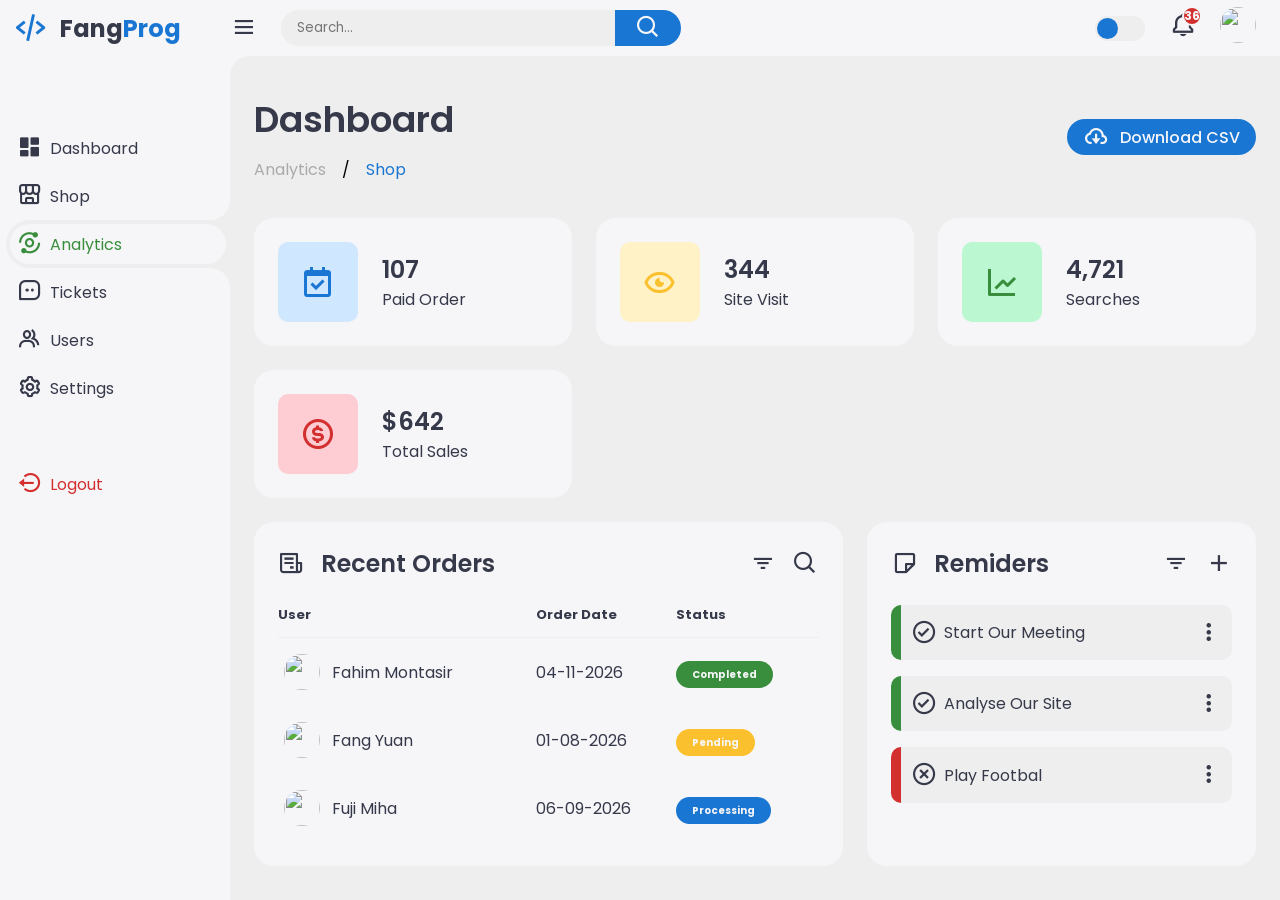
==== dashboard-design/dashboard-design-2/index.html @ c450a954 "sudo-apt-update-0002" ====
<!doctype html>
<html lang="en">
  <head>
    <meta charset="UTF-8" />
    <meta name="viewport" content="width=device-width, initial-scale=1.0" />
    <link
      href="https://unpkg.com/boxicons@2.1.4/css/boxicons.min.css"
      rel="stylesheet"
    />
    <link rel="stylesheet" href="style.css" />
    <title>Dashboard Design</title>
  </head>

  <body>
    <div class="sidebar">
      <a href="#" class="logo">
        <i class="bx bx-code-alt"></i>
        <div class="logo-name"><span>Fang</span>Prog</div>
      </a>
      <ul class="side-menu">
        <li>
          <a href="#"><i class="bx bxs-dashboard"></i>Dashboard</a>
        </li>
        <li>
          <a href="#"><i class="bx bx-store-alt"></i>Shop</a>
        </li>
        <li class="active">
          <a href="#"><i class="bx bx-analyse"></i>Analytics</a>
        </li>
        <li>
          <a href="#"><i class="bx bx-message-square-dots"></i>Tickets</a>
        </li>
        <li>
          <a href="#"><i class="bx bx-group"></i>Users</a>
        </li>
        <li>
          <a href="#"><i class="bx bx-cog"></i>Settings</a>
        </li>
      </ul>
      <ul class="side-menu">
        <li>
          <a href="#" class="logout">
            <i class="bx bx-log-out-circle"></i>
            Logout
          </a>
        </li>
      </ul>
    </div>

    <div class="content">
      <nav>
        <i class="bx bx-menu"></i>
        <form action="#">
          <div class="form-input">
            <input type="search" placeholder="Search..." />
            <button class="search-btn" type="submit">
              <i class="bx bx-search"></i>
            </button>
          </div>
        </form>
        <input type="checkbox" id="theme-toggle" hidden />
        <label for="theme-toggle" class="theme-toggle"></label>
        <a href="#" class="notif">
          <i class="bx bx-bell"></i>
          <span class="count">36</span>
        </a>
        <a href="#" class="profile">
          <img src="images/logo.png" />
        </a>
      </nav>

      <main>
        <div class="header">
          <div class="left">
            <h1>Dashboard</h1>
            <ul class="breadcrumb">
              <li><a href="#"> Analytics </a></li>
              /
              <li><a href="#" class="active">Shop</a></li>
            </ul>
          </div>
          <a href="#" class="report">
            <i class="bx bx-cloud-download"></i>
            <span>Download CSV</span>
          </a>
        </div>

        <ul class="insights">
          <li>
            <i class="bx bx-calendar-check"></i>
            <span class="info">
              <h3>107</h3>
              <p>Paid Order</p>
            </span>
          </li>
          <li>
            <i class="bx bx-show-alt"></i>
            <span class="info">
              <h3>344</h3>
              <p>Site Visit</p>
            </span>
          </li>
          <li>
            <i class="bx bx-line-chart"></i>
            <span class="info">
              <h3>4,721</h3>
              <p>Searches</p>
            </span>
          </li>
          <li>
            <i class="bx bx-dollar-circle"></i>
            <span class="info">
              <h3>$642</h3>
              <p>Total Sales</p>
            </span>
          </li>
        </ul>

        <div class="bottom-data">
          <div class="orders">
            <div class="header">
              <i class="bx bx-receipt"></i>
              <h3>Recent Orders</h3>
              <i class="bx bx-filter"></i>
              <i class="bx bx-search"></i>
            </div>
            <table>
              <thead>
                <tr>
                  <th>User</th>
                  <th>Order Date</th>
                  <th>Status</th>
                </tr>
              </thead>
              <tbody>
                <tr>
                  <td>
                    <img src="images/user-1.png" />
                    <p>Fahim Montasir</p>
                  </td>
                  <td>04-11-2026</td>
                  <td><span class="status completed">Completed</span></td>
                </tr>
                <tr>
                  <td>
                    <img src="images/user-2.jpg" />
                    <p>Fang Yuan</p>
                  </td>
                  <td>01-08-2026</td>
                  <td><span class="status pending">Pending</span></td>
                </tr>
                <tr>
                  <td>
                    <img src="images/user-3.jpg" />
                    <p>Fuji Miha</p>
                  </td>
                  <td>06-09-2026</td>
                  <td><span class="status process">Processing</span></td>
                </tr>
              </tbody>
            </table>
          </div>

          <div class="reminders">
            <div class="header">
              <i class="bx bx-note"></i>
              <h3>Remiders</h3>
              <i class="bx bx-filter"></i>
              <i class="bx bx-plus"></i>
            </div>
            <ul class="task-list">
              <li class="completed">
                <div class="task-title">
                  <i class="bx bx-check-circle"></i>
                  <p>Start Our Meeting</p>
                </div>
                <i class="bx bx-dots-vertical-rounded"></i>
              </li>
              <li class="completed">
                <div class="task-title">
                  <i class="bx bx-check-circle"></i>
                  <p>Analyse Our Site</p>
                </div>
                <i class="bx bx-dots-vertical-rounded"></i>
              </li>
              <li class="not-completed">
                <div class="task-title">
                  <i class="bx bx-x-circle"></i>
                  <p>Play Footbal</p>
                </div>
                <i class="bx bx-dots-vertical-rounded"></i>
              </li>
            </ul>
          </div>
        </div>
      </main>
    </div>

    <script src="index.js"></script>
  </body>
</html>
---- dashboard-design/dashboard-design-2/style.css ----
@import url("https://fonts.googleapis.com/css2?family=Poppins:wght@300;400;500;600;700;800&display=swap");

:root {
  --light: #f6f6f9;
  --primary: #1976d2;
  --light-primary: #cfe8ff;
  --grey: #eee;
  --dark-grey: #aaaaaa;
  --dark: #363949;
  --danger: #d32f2f;
  --light-danger: #fecdd3;
  --warning: #fbc02d;
  --light-warning: #fff2c6;
  --success: #388e3c;
  --light-success: #bbf7d0;
}

* {
  margin: 0;
  padding: 0;
  box-sizing: border-box;
  font-family: "Poppins", sans-serif;
}

.bx {
  font-size: 1.7rem;
}

a {
  text-decoration: none;
}

li {
  list-style: none;
}

html {
  overflow-x: hidden;
}

body.dark {
  --light: #181a1e;
  --grey: #25252c;
  --dark: #fbfbfb;
}

body {
  background: var(--grey);
  overflow-x: hidden;
}

.sidebar {
  position: fixed;
  top: 0;
  left: 0;
  background: var(--light);
  width: 230px;
  height: 100%;
  z-index: 2000;
  overflow-x: hidden;
  scrollbar-width: none;
  transition: all 0.3s ease;
}

.sidebar::-webkit-scrollbar {
  display: none;
}

.sidebar.close {
  width: 60px;
}

.sidebar .logo {
  font-size: 24px;
  font-weight: 700;
  height: 56px;
  display: flex;
  align-items: center;
  color: var(--primary);
  z-index: 500;
  padding-bottom: 20px;
  box-sizing: content-box;
}

.sidebar .logo .logo-name span {
  color: var(--dark);
}

.sidebar .logo .bx {
  min-width: 60px;
  display: flex;
  justify-content: center;
  font-size: 2.2rem;
}

.sidebar .side-menu {
  width: 100%;
  margin-top: 48px;
}

.sidebar .side-menu li {
  height: 48px;
  background: transparent;
  margin-left: 6px;
  border-radius: 48px 0 0 48px;
  padding: 4px;
}

.sidebar .side-menu li.active {
  background: var(--grey);
  position: relative;
}

.sidebar .side-menu li.active::before {
  content: "";
  position: absolute;
  width: 40px;
  height: 40px;
  border-radius: 50%;
  top: -40px;
  right: 0;
  box-shadow: 20px 20px 0 var(--grey);
  z-index: -1;
}

.sidebar .side-menu li.active::after {
  content: "";
  position: absolute;
  width: 40px;
  height: 40px;
  border-radius: 50%;
  bottom: -40px;
  right: 0;
  box-shadow: 20px -20px 0 var(--grey);
  z-index: -1;
}

.sidebar .side-menu li a {
  width: 100%;
  height: 100%;
  background: var(--light);
  display: flex;
  align-items: center;
  border-radius: 48px;
  font-size: 16px;
  color: var(--dark);
  white-space: nowrap;
  overflow-x: hidden;
  transition: all 0.3s ease;
}

.sidebar .side-menu li.active a {
  color: var(--success);
}

.sidebar.close .side-menu li a {
  width: calc(48px - (4px * 2));
  transition: all 0.3s ease;
}

.sidebar .side-menu li a .bx {
  min-width: calc(60px - ((4px + 6px) * 2));
  display: flex;
  font-size: 1.6rem;
  justify-content: center;
}

.sidebar .side-menu li a.logout {
  color: var(--danger);
}

.content {
  position: relative;
  width: calc(100% - 230px);
  left: 230px;
  transition: all 0.3s ease;
}

.sidebar.close ~ .content {
  width: calc(100% - 60px);
  left: 60px;
}

.content nav {
  height: 56px;
  background: var(--light);
  padding: 0 24px 0 0;
  display: flex;
  align-items: center;
  grid-gap: 24px;
  position: sticky;
  top: 0;
  left: 0;
  z-index: 1000;
}

.content nav::before {
  content: "";
  position: absolute;
  width: 40px;
  height: 40px;
  bottom: -40px;
  left: 0;
  border-radius: 50%;
  box-shadow: -20px -20px 0 var(--light);
}

.content nav a {
  color: var(--dark);
}

.content nav .bx.bx-menu {
  cursor: pointer;
  color: var(--dark);
}

.content nav form {
  max-width: 400px;
  width: 100%;
  margin-right: auto;
}

.content nav form .form-input {
  display: flex;
  align-items: center;
  height: 36px;
}

.content nav form .form-input input {
  flex-grow: 1;
  padding: 0 16px;
  height: 100%;
  border: none;
  background: var(--grey);
  border-radius: 36px 0 0 36px;
  outline: none;
  width: 100%;
  color: var(--dark);
}

.content nav form .form-input button {
  width: 80px;
  height: 100%;
  display: flex;
  justify-content: center;
  align-items: center;
  background: var(--primary);
  color: var(--light);
  font-size: 18px;
  border: none;
  outline: none;
  border-radius: 0 36px 36px 0;
  cursor: pointer;
}

.content nav .notif {
  font-size: 20px;
  position: relative;
}

.content nav .notif .count {
  position: absolute;
  top: -6px;
  right: -6px;
  width: 20px;
  height: 20px;
  background: var(--danger);
  border-radius: 50%;
  color: var(--light);
  border: 2px solid var(--light);
  font-weight: 700;
  font-size: 12px;
  display: flex;
  align-items: center;
  justify-content: center;
}

.content nav .profile img {
  width: 36px;
  height: 36px;
  object-fit: cover;
  border-radius: 50%;
}

.content nav .theme-toggle {
  display: block;
  min-width: 50px;
  height: 25px;
  background: var(--grey);
  cursor: pointer;
  position: relative;
  border-radius: 25px;
}

.content nav .theme-toggle::before {
  content: "";
  position: absolute;
  top: 2px;
  left: 2px;
  bottom: 2px;
  width: calc(25px - 4px);
  background: var(--primary);
  border-radius: 50%;
  transition: all 0.3s ease;
}

.content nav #theme-toggle:checked + .theme-toggle::before {
  left: calc(100% - (25px - 4px) - 2px);
}

.content main {
  width: 100%;
  padding: 36px 24px;
  max-height: calc(100vh - 56px);
}

.content main .header {
  display: flex;
  align-items: center;
  justify-content: space-between;
  grid-gap: 16px;
  flex-wrap: wrap;
}

.content main .header .left h1 {
  font-size: 36px;
  font-weight: 600;
  margin-bottom: 10px;
  color: var(--dark);
}

.content main .header .left .breadcrumb {
  display: flex;
  align-items: center;
  grid-gap: 16px;
}

.content main .header .left .breadcrumb li {
  color: var(--dark);
}

.content main .header .left .breadcrumb li a {
  color: var(--dark-grey);
  pointer-events: none;
}

.content main .header .left .breadcrumb li a.active {
  color: var(--primary);
  pointer-events: none;
}

.content main .header .report {
  height: 36px;
  padding: 0 16px;
  border-radius: 36px;
  background: var(--primary);
  color: var(--light);
  display: flex;
  align-items: center;
  justify-content: center;
  grid-gap: 10px;
  font-weight: 500;
}

.content main .insights {
  display: grid;
  grid-template-columns: repeat(auto-fit, minmax(240px, 1fr));
  grid-gap: 24px;
  margin-top: 36px;
}

.content main .insights li {
  padding: 24px;
  background: var(--light);
  border-radius: 20px;
  display: flex;
  align-items: center;
  grid-gap: 24px;
  cursor: pointer;
}

.content main .insights li .bx {
  width: 80px;
  height: 80px;
  border-radius: 10px;
  font-size: 36px;
  display: flex;
  align-items: center;
  justify-content: center;
}

.content main .insights li:nth-child(1) .bx {
  background: var(--light-primary);
  color: var(--primary);
}

.content main .insights li:nth-child(2) .bx {
  background: var(--light-warning);
  color: var(--warning);
}

.content main .insights li:nth-child(3) .bx {
  background: var(--light-success);
  color: var(--success);
}

.content main .insights li:nth-child(4) .bx {
  background: var(--light-danger);
  color: var(--danger);
}

.content main .insights li .info h3 {
  font-size: 24px;
  font-weight: 600;
  color: var(--dark);
}

.content main .insights li .info p {
  color: var(--dark);
}

.content main .bottom-data {
  display: flex;
  flex-wrap: wrap;
  grid-gap: 24px;
  margin-top: 24px;
  width: 100%;
  color: var(--dark);
}

.content main .bottom-data > div {
  border-radius: 20px;
  background: var(--light);
  padding: 24px;
  overflow-x: auto;
}

.content main .bottom-data .header {
  display: flex;
  align-items: center;
  grid-gap: 16px;
  margin-bottom: 24px;
}

.content main .bottom-data .header h3 {
  margin-right: auto;
  font-size: 24px;
  font-weight: 600;
}

.content main .bottom-data .header .bx {
  cursor: pointer;
}

.content main .bottom-data .orders {
  flex-grow: 1;
  flex-basis: 500px;
}

.content main .bottom-data .orders table {
  width: 100%;
  border-collapse: collapse;
}

.content main .bottom-data .orders table th {
  padding-bottom: 12px;
  font-size: 13px;
  text-align: left;
  border-bottom: 1px solid var(--grey);
}

.content main .bottom-data .orders table td {
  padding: 16px 0;
}

.content main .bottom-data .orders table tr td:first-child {
  display: flex;
  align-items: center;
  grid-gap: 12px;
  padding-left: 6px;
}

.content main .bottom-data .orders table td img {
  width: 36px;
  height: 36px;
  border-radius: 50%;
  object-fit: cover;
}

.content main .bottom-data .orders table tbody tr {
  cursor: pointer;
  transition: all 0.3s ease;
}

.content main .bottom-data .orders table tbody tr:hover {
  background: var(--grey);
}

.content main .bottom-data .orders table tr td .status {
  font-size: 10px;
  padding: 6px 16px;
  color: var(--light);
  border-radius: 20px;
  font-weight: 700;
}

.content main .bottom-data .orders table tr td .status.completed {
  background: var(--success);
}

.content main .bottom-data .orders table tr td .status.process {
  background: var(--primary);
}

.content main .bottom-data .orders table tr td .status.pending {
  background: var(--warning);
}

.content main .bottom-data .reminders {
  flex-grow: 1;
  flex-basis: 300px;
}

.content main .bottom-data .reminders .task-list {
  width: 100%;
}

.content main .bottom-data .reminders .task-list li {
  width: 100%;
  margin-bottom: 16px;
  background: var(--grey);
  padding: 14px 10px;
  border-radius: 10px;
  display: flex;
  align-items: center;
  justify-content: space-between;
}

.content main .bottom-data .reminders .task-list li .task-title {
  display: flex;
  align-items: center;
}

.content main .bottom-data .reminders .task-list li .task-title p {
  margin-left: 6px;
}

.content main .bottom-data .reminders .task-list li .bx {
  cursor: pointer;
}

.content main .bottom-data .reminders .task-list li.completed {
  border-left: 10px solid var(--success);
}

.content main .bottom-data .reminders .task-list li.not-completed {
  border-left: 10px solid var(--danger);
}

.content main .bottom-data .reminders .task-list li:last-child {
  margin-bottom: 0;
}

@media screen and (max-width: 768px) {
  .sidebar {
    width: 200px;
  }

  .content {
    width: calc(100% - 60px);
    left: 200px;
  }
}

@media screen and (max-width: 576px) {
  .content nav form .form-input input {
    display: none;
  }

  .content nav form .form-input button {
    width: auto;
    height: auto;
    background: transparent;
    color: var(--dark);
    border-radius: none;
  }

  .content nav form.show .form-input input {
    display: block;
    width: 100%;
  }

  .content nav form.show .form-input button {
    width: 36px;
    height: 100%;
    color: var(--light);
    background: var(--danger);
    border-radius: 0 36px 36px 0;
  }

  .content nav form.show ~ .notif,
  .content nav form.show ~ .profile {
    display: none;
  }

  .content main .insights {
    grid-template-columns: 1fr;
  }

  .content main .bottom-data .header {
    min-width: 340px;
  }

  .content main .bottom-data .orders table {
    min-width: 340px;
  }

  .content main .bottom-data .reminders .task-list {
    min-width: 340px;
  }
}
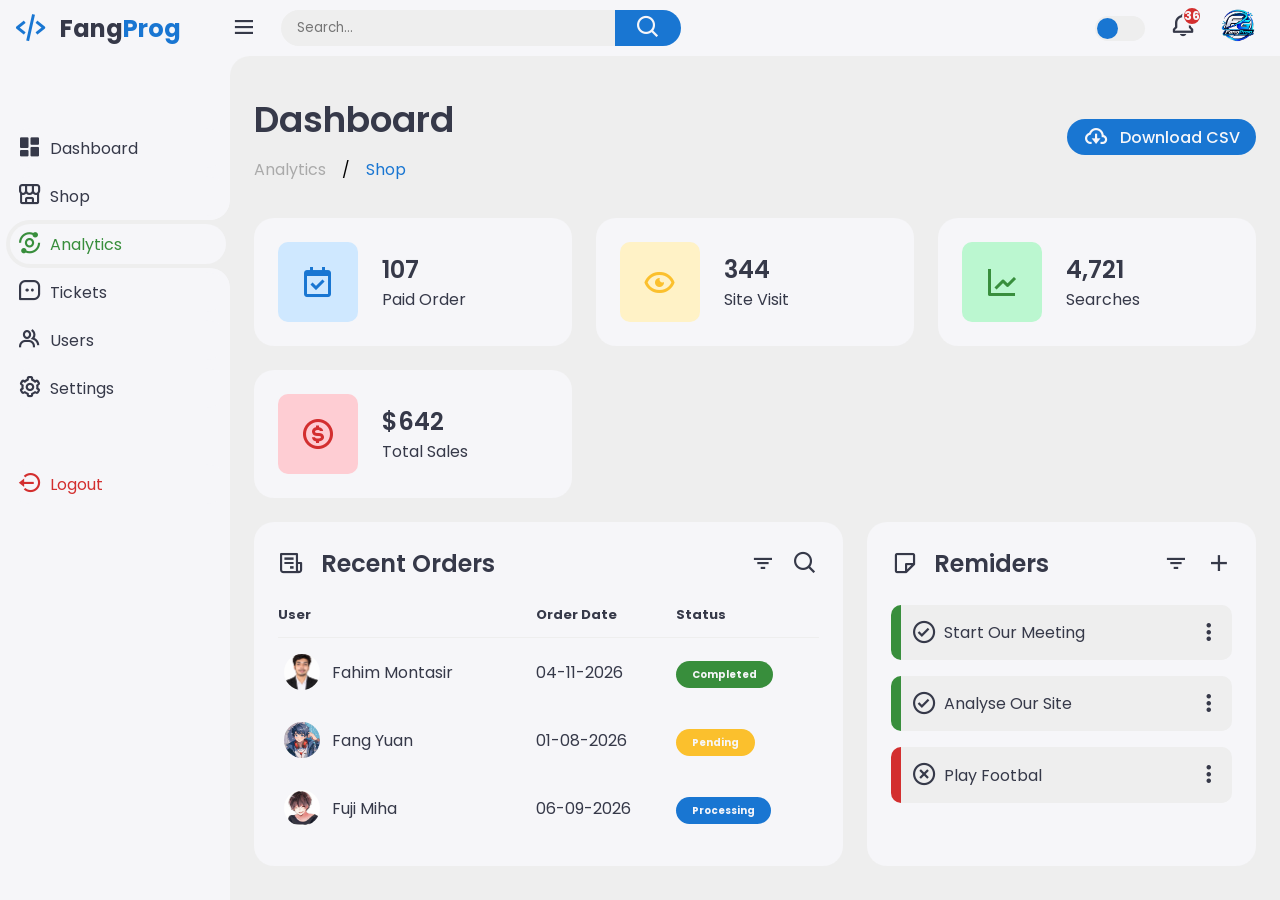
==== commit 5772475b: "Fix HTML formatting and update asset paths" ====
--- a/dashboard-design/dashboard-design-2/index.html
+++ b/dashboard-design/dashboard-design-2/index.html
@@ -65,7 +65,7 @@
           <span class="count">36</span>
         </a>
         <a href="#" class="profile">
-          <img src="images/logo.png" />
+          <img src="assets/logo.png" />
         </a>
       </nav>
 
@@ -135,7 +135,7 @@
               <tbody>
                 <tr>
                   <td>
-                    <img src="images/user-1.png" />
+                    <img src="assets/user-1.png" />
                     <p>Fahim Montasir</p>
                   </td>
                   <td>04-11-2026</td>
@@ -143,7 +143,7 @@
                 </tr>
                 <tr>
                   <td>
-                    <img src="images/user-2.jpg" />
+                    <img src="assets/user-2.jpg" />
                     <p>Fang Yuan</p>
                   </td>
                   <td>01-08-2026</td>
@@ -151,7 +151,7 @@
                 </tr>
                 <tr>
                   <td>
-                    <img src="images/user-3.jpg" />
+                    <img src="assets/user-3.jpg" />
                     <p>Fuji Miha</p>
                   </td>
                   <td>06-09-2026</td>
@@ -196,6 +196,6 @@
       </main>
     </div>
 
-    <script src="index.js"></script>
+    <script src="script.js"></script>
   </body>
 </html>
